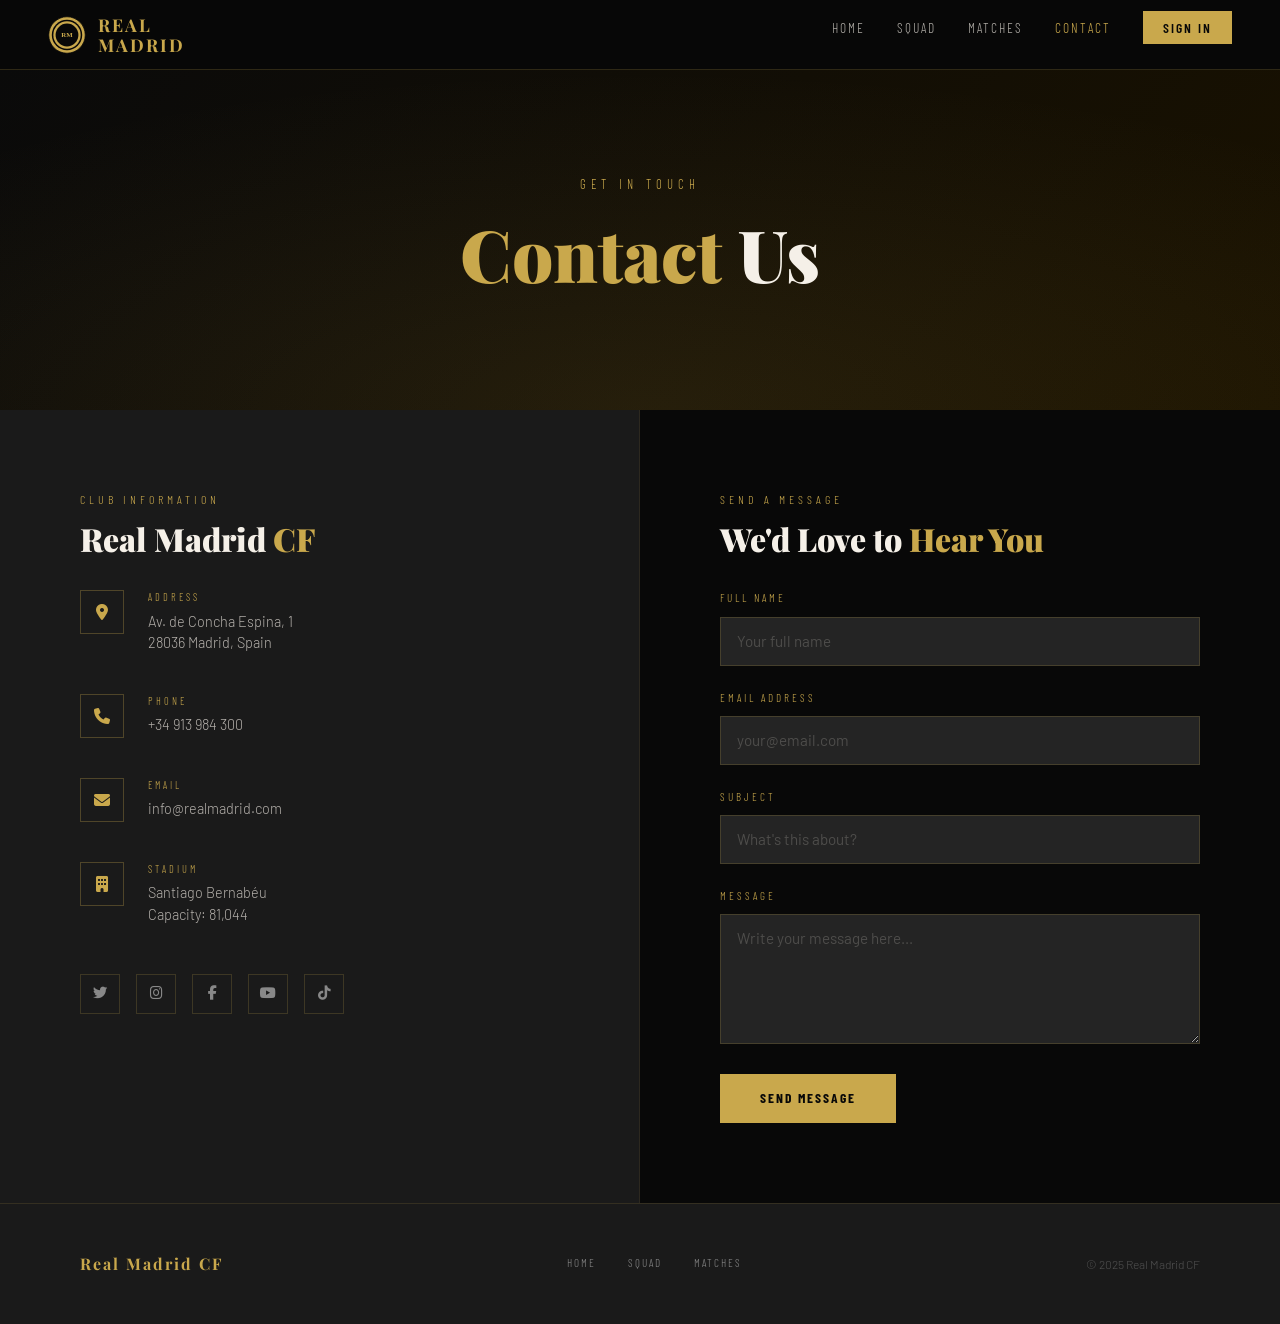
==== contact.html @ aa76dad9 "Add pages" ====
<!DOCTYPE html>
<html lang="en">
<head>
  <meta charset="UTF-8" />
  <meta name="viewport" content="width=device-width, initial-scale=1.0"/>
  <title>Real Madrid CF — Contact</title>
  <link href="https://cdn.jsdelivr.net/npm/bootstrap@5.3.3/dist/css/bootstrap.min.css" rel="stylesheet"/>
  <link href="https://fonts.googleapis.com/css2?family=Playfair+Display:wght@700;900&family=Barlow:wght@300;400;600&family=Barlow+Condensed:wght@700;900&display=swap" rel="stylesheet"/>
  <link rel="stylesheet" href="https://cdnjs.cloudflare.com/ajax/libs/font-awesome/6.5.0/css/all.min.css"/>
  <link rel="stylesheet" href="css/style.css"/>
</head>
<body>
<nav>
  <a class="nav-logo" href="index.html">
    <svg viewBox="0 0 100 100" xmlns="http://www.w3.org/2000/svg">
      <circle cx="50" cy="50" r="48" fill="#C9A84C" stroke="#080808" stroke-width="2"/>
      <circle cx="50" cy="50" r="40" fill="#080808"/>
      <circle cx="50" cy="50" r="36" fill="#C9A84C"/>
      <circle cx="50" cy="50" r="30" fill="#080808"/>
      <text x="50" y="56" text-anchor="middle" font-family="serif" font-weight="900" font-size="18" fill="#C9A84C">RM</text>
    </svg>
    <div class="nav-brand">Real<br>Madrid</div>
  </a>
  <ul class="nav-links">
    <li><a href="index.html">Home</a></li>
    <li><a href="squad.html">Squad</a></li>
    <li><a href="matches.html">Matches</a></li>
    <li><a href="contact.html" class="active-link">Contact</a></li>
    <li><a href="login.html" class="nav-cta">Sign In</a></li>
  </ul>
</nav>

<div class="rm-toast" id="toast">
  <div class="toast-title" id="toast-title">Notification</div>
  <div class="toast-msg" id="toast-msg"></div>
</div>

<div style="padding-top:70px;">
  <div class="page-hero">
    <p class="page-hero-sub">Get in Touch</p>
    <h1 class="page-hero-title"><span style="color:var(--gold)">Contact</span> Us</h1>
  </div>

  <div class="contact-layout">
    <div class="contact-info">
      <p class="section-eyebrow">Club Information</p>
      <h2 class="section-title" style="font-size:2rem;margin-bottom:2rem;">Real Madrid <span>CF</span></h2>
      <div class="contact-item">
        <div class="contact-icon"><i class="fas fa-map-marker-alt"></i></div>
        <div><div class="contact-item-label">Address</div><div class="contact-item-text">Av. de Concha Espina, 1<br>28036 Madrid, Spain</div></div>
      </div>
      <div class="contact-item">
        <div class="contact-icon"><i class="fas fa-phone"></i></div>
        <div><div class="contact-item-label">Phone</div><div class="contact-item-text">+34 913 984 300</div></div>
      </div>
      <div class="contact-item">
        <div class="contact-icon"><i class="fas fa-envelope"></i></div>
        <div><div class="contact-item-label">Email</div><div class="contact-item-text">info@realmadrid.com</div></div>
      </div>
      <div class="contact-item">
        <div class="contact-icon"><i class="fas fa-building"></i></div>
        <div><div class="contact-item-label">Stadium</div><div class="contact-item-text">Santiago Bernabéu<br>Capacity: 81,044</div></div>
      </div>
      <div class="social-icons">
        <a class="social-icon" href="#"><i class="fab fa-twitter"></i></a>
        <a class="social-icon" href="#"><i class="fab fa-instagram"></i></a>
        <a class="social-icon" href="#"><i class="fab fa-facebook-f"></i></a>
        <a class="social-icon" href="#"><i class="fab fa-youtube"></i></a>
        <a class="social-icon" href="#"><i class="fab fa-tiktok"></i></a>
      </div>
    </div>
    <div class="contact-form-wrap">
      <p class="section-eyebrow">Send a Message</p>
      <h2 class="section-title" style="font-size:2rem;margin-bottom:2rem;">We'd Love to <span>Hear You</span></h2>
      <div class="form-group"><label class="form-label">Full Name</label><input type="text" class="form-input" placeholder="Your full name" id="c-name"/></div>
      <div class="form-group"><label class="form-label">Email Address</label><input type="email" class="form-input" placeholder="your@email.com" id="c-email"/></div>
      <div class="form-group"><label class="form-label">Subject</label><input type="text" class="form-input" placeholder="What's this about?" id="c-subject"/></div>
      <div class="form-group"><label class="form-label">Message</label><textarea class="textarea-input" placeholder="Write your message here..." id="c-message"></textarea></div>
      <button class="btn-gold" style="padding:14px 40px;" onclick="handleContact()">Send Message</button>
    </div>
  </div>
</div>

<footer>
  <div class="footer-brand">Real Madrid CF</div>
  <div class="footer-links">
    <a href="index.html">Home</a><a href="squad.html">Squad</a><a href="matches.html">Matches</a>
  </div>
  <div class="footer-copy">© 2025 Real Madrid CF</div>
</footer>

<script src="https://cdn.jsdelivr.net/npm/bootstrap@5.3.3/dist/js/bootstrap.bundle.min.js"></script>
<script src="https://code.jquery.com/jquery-3.7.1.min.js"></script>
<script src="js/main.js"></script>
</body>
</html>
---- css/style.css ----
:root {
  --gold: #C9A84C;
  --gold-light: #e8c97e;
  --black: #080808;
  --dark: #111111;
  --dark-2: #1a1a1a;
  --dark-3: #242424;
  --white: #F5F0E8;
  --muted: #888;
  --rm-purple: #1a0033;
}

* { margin: 0; padding: 0; box-sizing: border-box; }

html { scroll-behavior: smooth; }

body {
  background: var(--black);
  color: var(--white);
  font-family: 'Barlow', sans-serif;
  font-weight: 300;
  overflow-x: hidden;
}

/* ── PAGES ── */
.page { display: none; min-height: 100vh; }
.page.active { display: block; }

/* ── NAVBAR ── */
nav {
  position: fixed; top: 0; left: 0; right: 0; z-index: 1000;
  display: flex; align-items: center; justify-content: space-between;
  padding: 0 3rem;
  height: 70px;
  background: rgba(8,8,8,0.95);
  border-bottom: 1px solid rgba(201,168,76,0.2);
  backdrop-filter: blur(10px);
}

.nav-logo {
  display: flex; align-items: center; gap: 12px; cursor: pointer;
  text-decoration: none;
}

.nav-logo svg { width: 38px; height: 38px; }

.nav-brand {
  font-family: 'Playfair Display', serif;
  font-size: 1.1rem;
  font-weight: 700;
  color: var(--gold);
  letter-spacing: 2px;
  text-transform: uppercase;
  line-height: 1.1;
}

.nav-links {
  display: flex; gap: 2rem; list-style: none;
}

.nav-links a {
  color: var(--white);
  text-decoration: none;
  font-family: 'Barlow Condensed', sans-serif;
  font-size: 0.85rem;
  letter-spacing: 2px;
  text-transform: uppercase;
  opacity: 0.7;
  transition: opacity 0.2s, color 0.2s;
  cursor: pointer;
}

.nav-links a:hover,
.nav-links a.active-link { opacity: 1; color: var(--gold); }

.nav-cta {
  background: var(--gold);
  color: var(--black) !important;
  padding: 8px 20px;
  opacity: 1 !important;
  font-weight: 600 !important;
  transition: background 0.2s !important;
}

.nav-cta:hover { background: var(--gold-light) !important; }

/* ══ HOME PAGE ══ */
#home { padding-top: 70px; }

.hero {
  position: relative;
  height: calc(100vh - 70px);
  background: linear-gradient(135deg, #000 0%, #0d0d1a 50%, #1a1000 100%);
  display: flex; align-items: center;
  overflow: hidden;
}

.hero::before {
  content: '';
  position: absolute; inset: 0;
  background:
    radial-gradient(ellipse 60% 80% at 70% 50%, rgba(201,168,76,0.08) 0%, transparent 70%),
    radial-gradient(ellipse 40% 60% at 20% 80%, rgba(201,168,76,0.04) 0%, transparent 60%);
}

.hero-grid {
  position: absolute; inset: 0;
  background-image:
    linear-gradient(rgba(201,168,76,0.04) 1px, transparent 1px),
    linear-gradient(90deg, rgba(201,168,76,0.04) 1px, transparent 1px);
  background-size: 60px 60px;
}

.hero-number {
  position: absolute;
  right: -2rem;
  font-family: 'Barlow Condensed', sans-serif;
  font-size: clamp(12rem, 30vw, 22rem);
  font-weight: 900;
  color: rgba(201,168,76,0.04);
  line-height: 1;
  user-select: none;
  pointer-events: none;
}

.hero-content {
  position: relative; z-index: 2;
  padding: 0 5rem;
  max-width: 750px;
}

.hero-eyebrow {
  font-family: 'Barlow Condensed', sans-serif;
  font-size: 0.8rem;
  letter-spacing: 6px;
  text-transform: uppercase;
  color: var(--gold);
  margin-bottom: 1.5rem;
  opacity: 0;
  animation: fadeUp 0.8s 0.2s forwards;
}

.hero-title {
  font-family: 'Playfair Display', serif;
  font-size: clamp(3.5rem, 7vw, 6rem);
  font-weight: 900;
  line-height: 1.0;
  margin-bottom: 1.5rem;
  opacity: 0;
  animation: fadeUp 0.8s 0.4s forwards;
}

.hero-title span { color: var(--gold); }

.hero-sub {
  font-size: 1.05rem;
  font-weight: 300;
  color: rgba(245,240,232,0.6);
  line-height: 1.7;
  max-width: 480px;
  margin-bottom: 2.5rem;
  opacity: 0;
  animation: fadeUp 0.8s 0.6s forwards;
}

.hero-actions {
  display: flex; gap: 1rem; flex-wrap: wrap;
  opacity: 0;
  animation: fadeUp 0.8s 0.8s forwards;
}

.btn-gold {
  background: var(--gold);
  color: var(--black);
  border: none;
  padding: 14px 36px;
  font-family: 'Barlow Condensed', sans-serif;
  font-size: 0.85rem;
  letter-spacing: 2px;
  text-transform: uppercase;
  font-weight: 700;
  cursor: pointer;
  transition: background 0.2s, transform 0.2s;
}

.btn-gold:hover { background: var(--gold-light); transform: translateY(-2px); }

.btn-outline-gold {
  background: transparent;
  color: var(--gold);
  border: 1px solid var(--gold);
  padding: 13px 36px;
  font-family: 'Barlow Condensed', sans-serif;
  font-size: 0.85rem;
  letter-spacing: 2px;
  text-transform: uppercase;
  font-weight: 700;
  cursor: pointer;
  transition: background 0.2s, color 0.2s, transform 0.2s;
}

.btn-outline-gold:hover {
  background: var(--gold);
  color: var(--black);
  transform: translateY(-2px);
}

/* Stats bar */
.stats-bar {
  background: var(--dark-2);
  border-top: 1px solid rgba(201,168,76,0.2);
  border-bottom: 1px solid rgba(201,168,76,0.2);
  padding: 2.5rem 5rem;
  display: flex; gap: 0; align-items: center;
}

.stat-item {
  flex: 1;
  text-align: center;
  padding: 0 2rem;
  border-right: 1px solid rgba(201,168,76,0.15);
}

.stat-item:last-child { border-right: none; }

.stat-number {
  font-family: 'Playfair Display', serif;
  font-size: 2.8rem;
  font-weight: 900;
  color: var(--gold);
  line-height: 1;
}

.stat-label {
  font-family: 'Barlow Condensed', sans-serif;
  font-size: 0.75rem;
  letter-spacing: 3px;
  text-transform: uppercase;
  color: var(--muted);
  margin-top: 0.4rem;
}

/* News section */
.section-title {
  font-family: 'Playfair Display', serif;
  font-size: clamp(2rem, 4vw, 3rem);
  font-weight: 900;
  margin-bottom: 0.5rem;
}

.section-title span { color: var(--gold); }

.section-eyebrow {
  font-family: 'Barlow Condensed', sans-serif;
  font-size: 0.75rem;
  letter-spacing: 4px;
  text-transform: uppercase;
  color: var(--gold);
  margin-bottom: 0.75rem;
}

.news-grid {
  display: grid;
  grid-template-columns: 2fr 1fr 1fr;
  gap: 1.5px;
  background: rgba(201,168,76,0.1);
  margin-top: 3rem;
}

.news-card {
  background: var(--dark);
  overflow: hidden;
  cursor: pointer;
  position: relative;
}

.news-card:hover .news-img { transform: scale(1.05); }
.news-card:hover .news-overlay { opacity: 1; }

.news-img-wrap { overflow: hidden; height: 260px; }
.news-card:first-child .news-img-wrap { height: 100%; }

.news-img {
  width: 100%; height: 100%;
  object-fit: cover;
  transition: transform 0.6s ease;
  background: var(--dark-3);
}

.news-img.placeholder {
  display: flex; align-items: center; justify-content: center;
  font-size: 3rem; color: rgba(201,168,76,0.2);
}

.news-body { padding: 1.5rem; }

.news-tag {
  font-family: 'Barlow Condensed', sans-serif;
  font-size: 0.7rem;
  letter-spacing: 3px;
  text-transform: uppercase;
  color: var(--gold);
  margin-bottom: 0.5rem;
}

.news-title {
  font-family: 'Playfair Display', serif;
  font-size: 1.1rem;
  font-weight: 700;
  line-height: 1.3;
  color: var(--white);
}

.news-card:first-child .news-title { font-size: 1.6rem; }

.news-date {
  font-size: 0.75rem;
  color: var(--muted);
  margin-top: 0.75rem;
}

.section { padding: 6rem 5rem; }

@keyframes fadeUp {
  from { opacity: 0; transform: translateY(30px); }
  to   { opacity: 1; transform: translateY(0); }
}

/* ══ SQUAD PAGE ══ */
#squad { padding-top: 70px; }

.page-hero {
  height: 340px;
  background: linear-gradient(135deg, #0a0a0a 0%, #1a1200 100%);
  display: flex; flex-direction: column; align-items: center; justify-content: center;
  text-align: center;
  position: relative; overflow: hidden;
}

.page-hero::before {
  content: '';
  position: absolute; inset: 0;
  background: radial-gradient(ellipse 80% 100% at 50% 100%, rgba(201,168,76,0.1), transparent);
}

.page-hero-title {
  font-family: 'Playfair Display', serif;
  font-size: clamp(2.5rem, 6vw, 4.5rem);
  font-weight: 900;
  position: relative;
}

.page-hero-sub {
  font-family: 'Barlow Condensed', sans-serif;
  font-size: 0.8rem;
  letter-spacing: 5px;
  text-transform: uppercase;
  color: var(--gold);
  margin-bottom: 1rem;
}

.filter-bar {
  display: flex; gap: 0.5rem; justify-content: center;
  padding: 2rem 5rem;
  background: var(--dark-2);
  border-bottom: 1px solid rgba(201,168,76,0.1);
  flex-wrap: wrap;
}

.filter-btn {
  background: transparent;
  color: var(--muted);
  border: 1px solid rgba(201,168,76,0.2);
  padding: 8px 20px;
  font-family: 'Barlow Condensed', sans-serif;
  font-size: 0.75rem;
  letter-spacing: 2px;
  text-transform: uppercase;
  cursor: pointer;
  transition: all 0.2s;
}

.filter-btn:hover,
.filter-btn.active {
  background: var(--gold);
  color: var(--black);
  border-color: var(--gold);
}

.squad-grid {
  display: grid;
  grid-template-columns: repeat(auto-fill, minmax(220px, 1fr));
  gap: 1.5px;
  background: rgba(201,168,76,0.08);
  padding: 1.5px;
}

.player-card {
  background: var(--dark);
  position: relative;
  overflow: hidden;
  cursor: pointer;
  aspect-ratio: 3/4;
  display: flex; flex-direction: column; justify-content: flex-end;
}

.player-bg {
  position: absolute; inset: 0;
  background: linear-gradient(160deg, var(--dark-3), var(--dark));
  display: flex; align-items: center; justify-content: center;
}

.player-num-bg {
  font-family: 'Barlow Condensed', sans-serif;
  font-size: 8rem;
  font-weight: 900;
  color: rgba(201,168,76,0.06);
  position: absolute;
  top: 50%; left: 50%;
  transform: translate(-50%, -50%);
  user-select: none;
}

.player-icon {
  font-size: 5rem;
  color: rgba(201,168,76,0.15);
  z-index: 1;
}

.player-overlay {
  position: absolute; inset: 0;
  background: linear-gradient(to top, rgba(8,8,8,0.97) 0%, transparent 55%);
}

.player-info {
  position: relative; z-index: 2;
  padding: 1.5rem;
}

.player-pos {
  font-family: 'Barlow Condensed', sans-serif;
  font-size: 0.65rem;
  letter-spacing: 3px;
  text-transform: uppercase;
  color: var(--gold);
  margin-bottom: 0.3rem;
}

.player-name {
  font-family: 'Playfair Display', serif;
  font-size: 1.15rem;
  font-weight: 700;
  line-height: 1.2;
}

.player-number {
  font-family: 'Barlow Condensed', sans-serif;
  font-size: 0.8rem;
  color: var(--muted);
  margin-top: 0.3rem;
}

.player-card::after {
  content: '';
  position: absolute; inset: 0;
  border: 1px solid transparent;
  transition: border-color 0.3s;
}

.player-card:hover::after { border-color: var(--gold); }

/* ══ MATCHES PAGE ══ */
#matches { padding-top: 70px; }

.match-tabs {
  display: flex; gap: 0;
  border-bottom: 1px solid rgba(201,168,76,0.2);
  padding: 0 5rem;
  background: var(--dark);
}

.match-tab {
  padding: 1.2rem 2rem;
  font-family: 'Barlow Condensed', sans-serif;
  font-size: 0.8rem;
  letter-spacing: 3px;
  text-transform: uppercase;
  color: var(--muted);
  cursor: pointer;
  border-bottom: 2px solid transparent;
  transition: all 0.2s;
}

.match-tab.active { color: var(--gold); border-bottom-color: var(--gold); }

.matches-list { padding: 3rem 5rem; }

.match-card {
  background: var(--dark-2);
  border: 1px solid rgba(201,168,76,0.1);
  padding: 2rem 2.5rem;
  margin-bottom: 1px;
  display: grid;
  grid-template-columns: 1fr auto 1fr auto;
  align-items: center;
  gap: 2rem;
  transition: border-color 0.2s, background 0.2s;
  cursor: pointer;
}

.match-card:hover {
  border-color: rgba(201,168,76,0.4);
  background: var(--dark-3);
}

.match-team {
  display: flex; align-items: center; gap: 1rem;
}

.match-team.away { flex-direction: row-reverse; text-align: right; }

.team-logo {
  width: 48px; height: 48px;
  border-radius: 50%;
  background: var(--dark-3);
  display: flex; align-items: center; justify-content: center;
  font-size: 1.4rem;
  flex-shrink: 0;
  border: 1px solid rgba(201,168,76,0.2);
}

.team-name {
  font-family: 'Playfair Display', serif;
  font-size: 1.05rem;
  font-weight: 700;
}

.team-league {
  font-size: 0.72rem;
  color: var(--muted);
  font-family: 'Barlow Condensed', sans-serif;
  letter-spacing: 2px;
  text-transform: uppercase;
}

.match-score {
  text-align: center;
  min-width: 120px;
}

.score-display {
  font-family: 'Playfair Display', serif;
  font-size: 2.2rem;
  font-weight: 900;
  color: var(--gold);
  line-height: 1;
}

.score-vs {
  font-family: 'Barlow Condensed', sans-serif;
  font-size: 2rem;
  font-weight: 700;
  color: rgba(201,168,76,0.3);
  line-height: 1;
}

.match-meta {
  text-align: center;
  min-width: 140px;
}

.match-comp {
  font-family: 'Barlow Condensed', sans-serif;
  font-size: 0.65rem;
  letter-spacing: 3px;
  text-transform: uppercase;
  color: var(--gold);
  margin-bottom: 0.3rem;
}

.match-date {
  font-size: 0.85rem;
  color: var(--muted);
}

.match-venue {
  font-size: 0.75rem;
  color: rgba(245,240,232,0.35);
  margin-top: 0.2rem;
}

.result-badge {
  font-family: 'Barlow Condensed', sans-serif;
  font-size: 0.7rem;
  letter-spacing: 2px;
  text-transform: uppercase;
  padding: 3px 10px;
  margin-top: 0.5rem;
  display: inline-block;
}

.result-badge.win { background: rgba(39,174,96,0.15); color: #2ecc71; }
.result-badge.draw { background: rgba(241,196,15,0.15); color: #f1c40f; }
.result-badge.upcoming { background: rgba(201,168,76,0.1); color: var(--gold); }

/* ══ LOGIN PAGE ══ */
#login {
  padding-top: 70px;
  min-height: 100vh;
  background: linear-gradient(135deg, #000 0%, #0a0800 100%);
  display: flex; align-items: center; justify-content: center;
  position: relative;
}

#login::before {
  content: '';
  position: absolute; inset: 0;
  background: radial-gradient(ellipse 60% 60% at 50% 50%, rgba(201,168,76,0.05), transparent);
}

.login-wrap {
  position: relative; z-index: 2;
  width: 100%; max-width: 440px;
  padding: 2rem;
}

.login-logo { text-align: center; margin-bottom: 2.5rem; }

.login-logo-text {
  font-family: 'Playfair Display', serif;
  font-size: 1.4rem;
  font-weight: 900;
  color: var(--gold);
  letter-spacing: 3px;
  text-transform: uppercase;
  margin-top: 0.75rem;
}

.login-box {
  background: var(--dark-2);
  border: 1px solid rgba(201,168,76,0.2);
  padding: 3rem;
}

.login-title {
  font-family: 'Playfair Display', serif;
  font-size: 1.8rem;
  font-weight: 900;
  margin-bottom: 0.5rem;
}

.login-sub {
  font-size: 0.85rem;
  color: var(--muted);
  margin-bottom: 2.5rem;
}

.form-group { margin-bottom: 1.5rem; }

.form-label {
  display: block;
  font-family: 'Barlow Condensed', sans-serif;
  font-size: 0.7rem;
  letter-spacing: 3px;
  text-transform: uppercase;
  color: var(--gold);
  margin-bottom: 0.6rem;
}

.form-input {
  width: 100%;
  background: var(--dark-3);
  border: 1px solid rgba(201,168,76,0.2);
  color: var(--white);
  padding: 12px 16px;
  font-family: 'Barlow', sans-serif;
  font-size: 0.95rem;
  outline: none;
  transition: border-color 0.2s;
}

.form-input:focus { border-color: var(--gold); }
.form-input::placeholder { color: rgba(245,240,232,0.2); }

.form-check-group {
  display: flex; align-items: center; justify-content: space-between;
  margin-bottom: 2rem;
}

.form-check { display: flex; align-items: center; gap: 0.5rem; }
.form-check input[type="checkbox"] { accent-color: var(--gold); }

.form-check label {
  font-size: 0.8rem;
  color: var(--muted);
  cursor: pointer;
}

.forgot-link {
  font-size: 0.8rem;
  color: var(--gold);
  text-decoration: none;
  cursor: pointer;
}

.forgot-link:hover { color: var(--gold-light); }

.login-divider {
  text-align: center;
  margin: 1.5rem 0;
  position: relative;
  color: var(--muted);
  font-size: 0.75rem;
}

.login-divider::before, .login-divider::after {
  content: '';
  position: absolute;
  top: 50%;
  width: 38%;
  height: 1px;
  background: rgba(201,168,76,0.15);
}

.login-divider::before { left: 0; }
.login-divider::after { right: 0; }

.social-btns { display: flex; gap: 0.75rem; }

.social-btn {
  flex: 1;
  background: var(--dark-3);
  border: 1px solid rgba(201,168,76,0.15);
  color: var(--white);
  padding: 10px;
  display: flex; align-items: center; justify-content: center; gap: 0.5rem;
  font-family: 'Barlow', sans-serif;
  font-size: 0.8rem;
  cursor: pointer;
  transition: border-color 0.2s;
}

.social-btn:hover { border-color: var(--gold); }

.register-link {
  text-align: center;
  margin-top: 2rem;
  font-size: 0.82rem;
  color: var(--muted);
}

.register-link a {
  color: var(--gold);
  text-decoration: none;
  cursor: pointer;
}

/* ══ CONTACT PAGE ══ */
#contact { padding-top: 70px; }

.contact-layout {
  display: grid;
  grid-template-columns: 1fr 1fr;
  min-height: calc(100vh - 70px - 340px);
}

.contact-info {
  background: var(--dark-2);
  padding: 5rem;
  border-right: 1px solid rgba(201,168,76,0.1);
}

.contact-form-wrap { padding: 5rem; }

.contact-item {
  display: flex; align-items: flex-start; gap: 1.5rem;
  margin-bottom: 2.5rem;
}

.contact-icon {
  width: 44px; height: 44px;
  border: 1px solid rgba(201,168,76,0.3);
  display: flex; align-items: center; justify-content: center;
  color: var(--gold);
  font-size: 1rem;
  flex-shrink: 0;
}

.contact-item-label {
  font-family: 'Barlow Condensed', sans-serif;
  font-size: 0.65rem;
  letter-spacing: 3px;
  text-transform: uppercase;
  color: var(--gold);
  margin-bottom: 0.3rem;
}

.contact-item-text {
  font-size: 0.9rem;
  color: rgba(245,240,232,0.7);
  line-height: 1.5;
}

.social-icons {
  display: flex; gap: 1rem;
  margin-top: 3rem;
}

.social-icon {
  width: 40px; height: 40px;
  border: 1px solid rgba(201,168,76,0.2);
  display: flex; align-items: center; justify-content: center;
  color: var(--muted);
  font-size: 0.9rem;
  cursor: pointer;
  transition: all 0.2s;
  text-decoration: none;
}

.social-icon:hover {
  background: var(--gold);
  color: var(--black);
  border-color: var(--gold);
}

.textarea-input {
  width: 100%;
  background: var(--dark-3);
  border: 1px solid rgba(201,168,76,0.2);
  color: var(--white);
  padding: 12px 16px;
  font-family: 'Barlow', sans-serif;
  font-size: 0.95rem;
  outline: none;
  transition: border-color 0.2s;
  resize: vertical;
  min-height: 130px;
}

.textarea-input:focus { border-color: var(--gold); }
.textarea-input::placeholder { color: rgba(245,240,232,0.2); }

/* ══ FOOTER ══ */
footer {
  background: var(--dark-2);
  border-top: 1px solid rgba(201,168,76,0.15);
  padding: 3rem 5rem;
  display: flex;
  align-items: center; justify-content: space-between;
}

.footer-brand {
  font-family: 'Playfair Display', serif;
  font-size: 1rem;
  font-weight: 700;
  color: var(--gold);
  letter-spacing: 2px;
}

.footer-links { display: flex; gap: 2rem; }

.footer-links a {
  font-family: 'Barlow Condensed', sans-serif;
  font-size: 0.7rem;
  letter-spacing: 2px;
  text-transform: uppercase;
  color: var(--muted);
  text-decoration: none;
  cursor: pointer;
  transition: color 0.2s;
}

.footer-links a:hover { color: var(--gold); }

.footer-copy {
  font-size: 0.75rem;
  color: rgba(136,136,136,0.5);
}

/* ══ TOAST ══ */
.rm-toast {
  position: fixed;
  top: 90px; right: 2rem;
  background: var(--dark-2);
  border: 1px solid var(--gold);
  border-left: 4px solid var(--gold);
  padding: 1rem 1.5rem;
  min-width: 260px;
  z-index: 9999;
  display: none;
  animation: slideIn 0.3s ease;
}

.rm-toast.show { display: block; }

.toast-title {
  font-family: 'Barlow Condensed', sans-serif;
  font-size: 0.75rem;
  letter-spacing: 2px;
  text-transform: uppercase;
  color: var(--gold);
  margin-bottom: 0.3rem;
}

.toast-msg { font-size: 0.85rem; color: var(--white); }

@keyframes slideIn {
  from { opacity: 0; transform: translateX(20px); }
  to   { opacity: 1; transform: translateX(0); }
}

/* ══ RESPONSIVE ══ */
@media (max-width: 900px) {
  nav { padding: 0 1.5rem; }
  .nav-links { display: none; }
  .hero-content { padding: 0 2rem; }
  .stats-bar { padding: 2rem; flex-wrap: wrap; }
  .section { padding: 4rem 2rem; }
  .news-grid { grid-template-columns: 1fr; }
  .matches-list { padding: 2rem 1.5rem; }
  .match-card { grid-template-columns: 1fr; text-align: center; }
  .match-team.away { flex-direction: row; text-align: left; }
  .contact-layout { grid-template-columns: 1fr; }
  .contact-info { padding: 3rem 2rem; }
  .contact-form-wrap { padding: 3rem 2rem; }
  footer { flex-direction: column; gap: 1.5rem; text-align: center; }
  .filter-bar { padding: 1.5rem; }
  .login-box { padding: 2rem; }
}
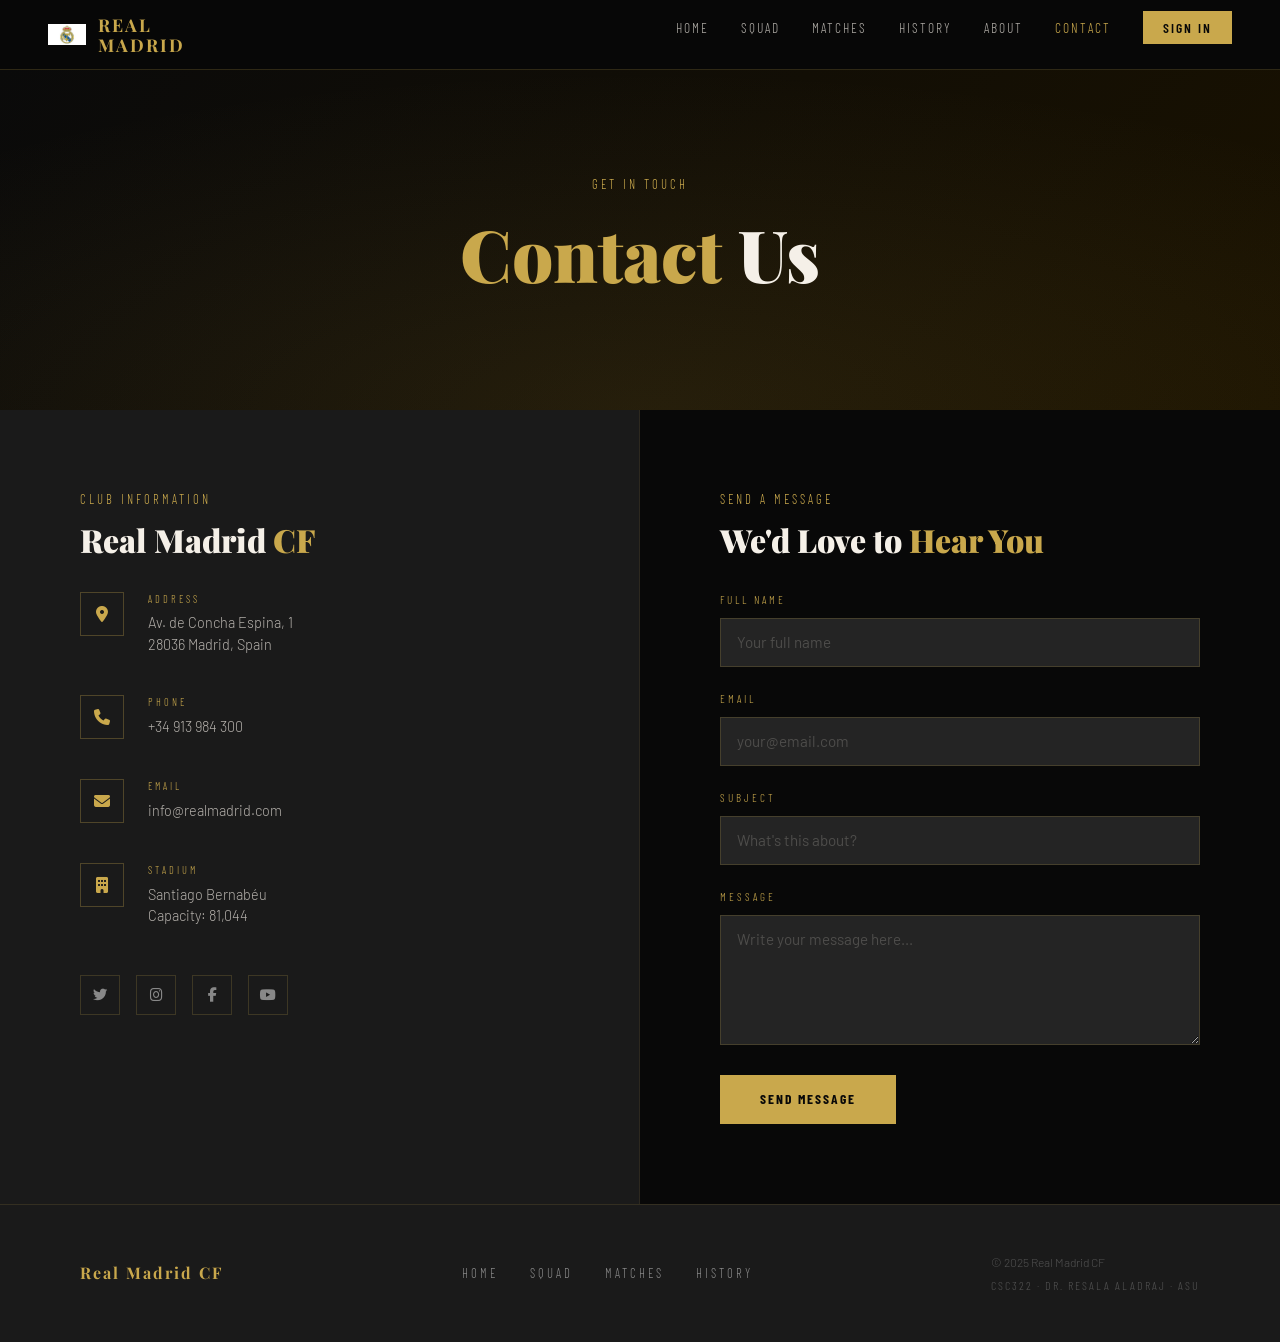
==== commit 18610514: "Add pages 2" ====
--- a/contact.html
+++ b/contact.html
@@ -1,7 +1,7 @@
 <!DOCTYPE html>
 <html lang="en">
 <head>
-  <meta charset="UTF-8" />
+  <meta charset="UTF-8"/>
   <meta name="viewport" content="width=device-width, initial-scale=1.0"/>
   <title>Real Madrid CF — Contact</title>
   <link href="https://cdn.jsdelivr.net/npm/bootstrap@5.3.3/dist/css/bootstrap.min.css" rel="stylesheet"/>
@@ -12,83 +12,62 @@
 <body>
 <nav>
   <a class="nav-logo" href="index.html">
-    <svg viewBox="0 0 100 100" xmlns="http://www.w3.org/2000/svg">
-      <circle cx="50" cy="50" r="48" fill="#C9A84C" stroke="#080808" stroke-width="2"/>
-      <circle cx="50" cy="50" r="40" fill="#080808"/>
-      <circle cx="50" cy="50" r="36" fill="#C9A84C"/>
-      <circle cx="50" cy="50" r="30" fill="#080808"/>
-      <text x="50" y="56" text-anchor="middle" font-family="serif" font-weight="900" font-size="18" fill="#C9A84C">RM</text>
-    </svg>
+    <img src="images/realmadrid.jpg" alt="Real Madrid" class="nav-logo-img"/>
     <div class="nav-brand">Real<br>Madrid</div>
   </a>
   <ul class="nav-links">
     <li><a href="index.html">Home</a></li>
     <li><a href="squad.html">Squad</a></li>
     <li><a href="matches.html">Matches</a></li>
+    <li><a href="history.html">History</a></li>
+    <li><a href="about.html">About</a></li>
     <li><a href="contact.html" class="active-link">Contact</a></li>
     <li><a href="login.html" class="nav-cta">Sign In</a></li>
   </ul>
 </nav>
-
-<div class="rm-toast" id="toast">
-  <div class="toast-title" id="toast-title">Notification</div>
-  <div class="toast-msg" id="toast-msg"></div>
-</div>
-
+<div class="rm-toast" id="toast"><div class="toast-title" id="toast-title"></div><div class="toast-msg" id="toast-msg"></div></div>
 <div style="padding-top:70px;">
   <div class="page-hero">
     <p class="page-hero-sub">Get in Touch</p>
     <h1 class="page-hero-title"><span style="color:var(--gold)">Contact</span> Us</h1>
   </div>
-
   <div class="contact-layout">
     <div class="contact-info">
       <p class="section-eyebrow">Club Information</p>
       <h2 class="section-title" style="font-size:2rem;margin-bottom:2rem;">Real Madrid <span>CF</span></h2>
-      <div class="contact-item">
-        <div class="contact-icon"><i class="fas fa-map-marker-alt"></i></div>
-        <div><div class="contact-item-label">Address</div><div class="contact-item-text">Av. de Concha Espina, 1<br>28036 Madrid, Spain</div></div>
-      </div>
-      <div class="contact-item">
-        <div class="contact-icon"><i class="fas fa-phone"></i></div>
-        <div><div class="contact-item-label">Phone</div><div class="contact-item-text">+34 913 984 300</div></div>
-      </div>
-      <div class="contact-item">
-        <div class="contact-icon"><i class="fas fa-envelope"></i></div>
-        <div><div class="contact-item-label">Email</div><div class="contact-item-text">info@realmadrid.com</div></div>
-      </div>
-      <div class="contact-item">
-        <div class="contact-icon"><i class="fas fa-building"></i></div>
-        <div><div class="contact-item-label">Stadium</div><div class="contact-item-text">Santiago Bernabéu<br>Capacity: 81,044</div></div>
-      </div>
+      <div class="contact-item"><div class="contact-icon"><i class="fas fa-map-marker-alt"></i></div><div><div class="contact-item-label">Address</div><div class="contact-item-text">Av. de Concha Espina, 1<br>28036 Madrid, Spain</div></div></div>
+      <div class="contact-item"><div class="contact-icon"><i class="fas fa-phone"></i></div><div><div class="contact-item-label">Phone</div><div class="contact-item-text">+34 913 984 300</div></div></div>
+      <div class="contact-item"><div class="contact-icon"><i class="fas fa-envelope"></i></div><div><div class="contact-item-label">Email</div><div class="contact-item-text">info@realmadrid.com</div></div></div>
+      <div class="contact-item"><div class="contact-icon"><i class="fas fa-building"></i></div><div><div class="contact-item-label">Stadium</div><div class="contact-item-text">Santiago Bernabéu<br>Capacity: 81,044</div></div></div>
       <div class="social-icons">
         <a class="social-icon" href="#"><i class="fab fa-twitter"></i></a>
         <a class="social-icon" href="#"><i class="fab fa-instagram"></i></a>
         <a class="social-icon" href="#"><i class="fab fa-facebook-f"></i></a>
         <a class="social-icon" href="#"><i class="fab fa-youtube"></i></a>
-        <a class="social-icon" href="#"><i class="fab fa-tiktok"></i></a>
       </div>
     </div>
     <div class="contact-form-wrap">
       <p class="section-eyebrow">Send a Message</p>
       <h2 class="section-title" style="font-size:2rem;margin-bottom:2rem;">We'd Love to <span>Hear You</span></h2>
       <div class="form-group"><label class="form-label">Full Name</label><input type="text" class="form-input" placeholder="Your full name" id="c-name"/></div>
-      <div class="form-group"><label class="form-label">Email Address</label><input type="email" class="form-input" placeholder="your@email.com" id="c-email"/></div>
+      <div class="form-group"><label class="form-label">Email</label><input type="email" class="form-input" placeholder="your@email.com" id="c-email"/></div>
       <div class="form-group"><label class="form-label">Subject</label><input type="text" class="form-input" placeholder="What's this about?" id="c-subject"/></div>
       <div class="form-group"><label class="form-label">Message</label><textarea class="textarea-input" placeholder="Write your message here..." id="c-message"></textarea></div>
       <button class="btn-gold" style="padding:14px 40px;" onclick="handleContact()">Send Message</button>
     </div>
   </div>
 </div>
-
 <footer>
   <div class="footer-brand">Real Madrid CF</div>
   <div class="footer-links">
-    <a href="index.html">Home</a><a href="squad.html">Squad</a><a href="matches.html">Matches</a>
+    <a href="index.html">Home</a><a href="squad.html">Squad</a>
+    <a href="matches.html">Matches</a><a href="history.html">History</a>
   </div>
-  <div class="footer-copy">© 2025 Real Madrid CF</div>
+  <div>
+    <div class="footer-copy">© 2025 Real Madrid CF</div>
+    <div class="footer-project">CSC322 · Dr. Resala AlAdraj · ASU</div>
+  </div>
 </footer>
-
 <script src="https://cdn.jsdelivr.net/npm/bootstrap@5.3.3/dist/js/bootstrap.bundle.min.js"></script>
 <script src="https://code.jquery.com/jquery-3.7.1.min.js"></script>
 <script src="js/main.js"></script>
--- a/css/style.css
+++ b/css/style.css
@@ -927,3 +927,97 @@
   .filter-bar { padding: 1.5rem; }
   .login-box { padding: 2rem; }
 }
+
+/* ── PLAYER PHOTO (squad cards) ── */
+.player-photo-wrap {
+  position: absolute; inset: 0;
+  overflow: hidden;
+}
+
+.player-photo {
+  width: 100%; height: 100%;
+  object-fit: cover;
+  object-position: top center;
+  transition: transform 0.6s ease;
+  display: block;
+}
+
+.player-card:hover .player-photo { transform: scale(1.05); }
+
+.player-photo-fallback {
+  width: 100%; height: 100%;
+  background: linear-gradient(160deg, var(--dark-3), var(--dark));
+  align-items: center; justify-content: center;
+}
+
+.player-photo-fallback .player-num-bg {
+  font-family: 'Barlow Condensed', sans-serif;
+  font-size: 8rem; font-weight: 900;
+  color: rgba(201,168,76,0.08);
+  user-select: none;
+}
+/* ── EYEBROW / LABEL FONT SIZE FIX ── */
+.section-eyebrow,
+.page-hero-sub,
+.match-comp,
+.news-tag,
+.player-pos,
+.stat-label,
+.footer-links a,
+.team-id,
+.uni-label {
+  font-size: 0.8rem !important;
+  letter-spacing: 3px;
+}
+
+/* ── FOOTER PROJECT DETAIL ── */
+.footer-project {
+  font-family: 'Barlow Condensed', sans-serif;
+  font-size: 0.75rem;
+  letter-spacing: 2px;
+  text-transform: uppercase;
+  color: rgba(136,136,136,0.5);
+  text-align: center;
+  margin-top: 0.3rem;
+}
+
+/* ── HERO BG IMAGE ── */
+.hero-bg-img {
+  position: absolute; inset: 0;
+  background: url('images/squad.jpg') center center / cover no-repeat;
+  opacity: 0.08;
+  pointer-events: none;
+}
+
+/* ── NEWS CARD REAL IMAGES ── */
+.news-img-real {
+  width: 100%; height: 100%;
+  object-fit: cover;
+  transition: transform 0.6s ease;
+  display: block;
+}
+.news-card:hover .news-img-real { transform: scale(1.05); }
+
+/* ── BUY TICKET BUTTON ── */
+.btn-ticket {
+  background: transparent;
+  color: var(--gold);
+  border: 1px solid var(--gold);
+  padding: 6px 16px;
+  font-family: 'Barlow Condensed', sans-serif;
+  font-size: 0.72rem;
+  letter-spacing: 2px;
+  text-transform: uppercase;
+  cursor: pointer;
+  text-decoration: none;
+  display: inline-block;
+  transition: background 0.2s, color 0.2s;
+  margin-top: 0.5rem;
+}
+.btn-ticket:hover { background: var(--gold); color: var(--black); }
+
+/* ── NAV LOGO IMG ── */
+.nav-logo-img {
+  width: 38px; height: 38px;
+  object-fit: contain;
+}
